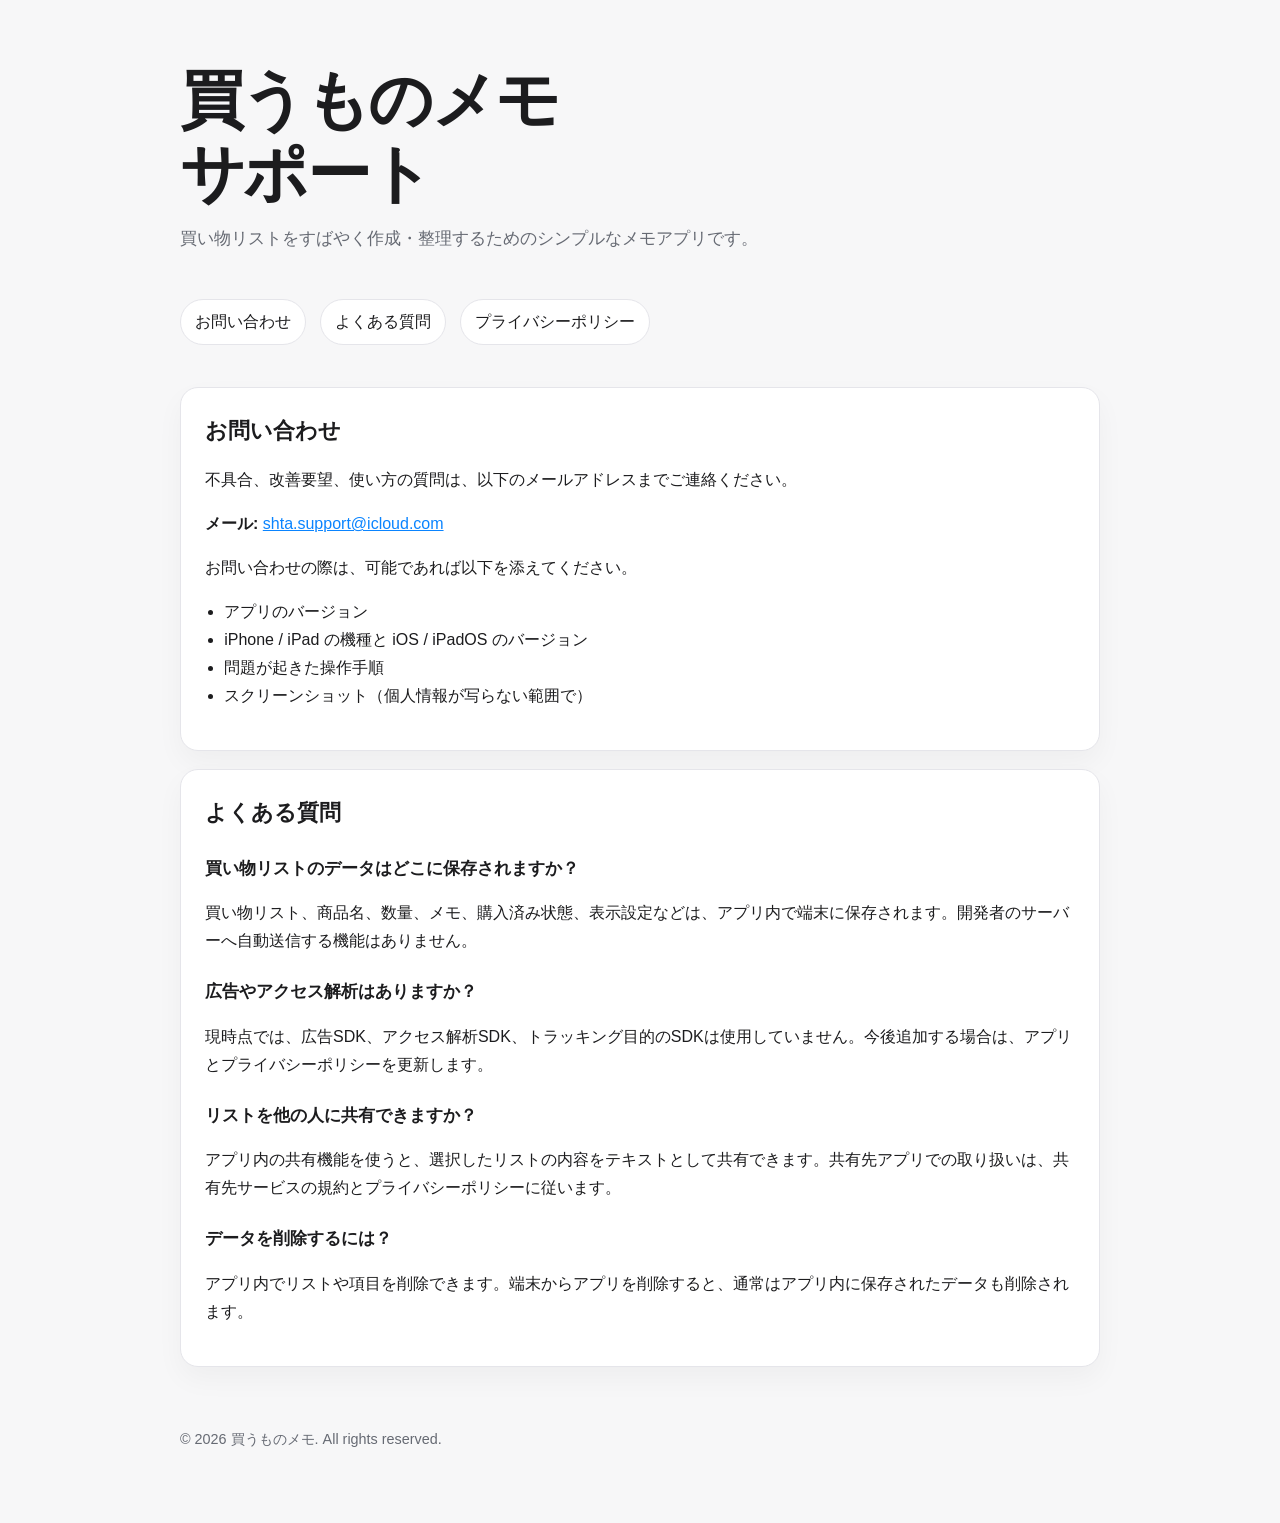
==== index.html @ 626333a4 "Add files via upload" ====
<!doctype html>
<html lang="ja">
<head>
  <meta charset="utf-8">
  <meta name="viewport" content="width=device-width, initial-scale=1">
  <title>買うものメモ サポート</title>
  <meta name="description" content="買うものメモのサポートページです。お問い合わせ、よくある質問、プライバシーポリシーをご案内します。">
  <link rel="stylesheet" href="styles.css">
</head>
<body>
  <main class="container">
    <section class="hero">
      <h1>買うものメモ<br>サポート</h1>
      <p>買い物リストをすばやく作成・整理するためのシンプルなメモアプリです。</p>
    </section>

    <nav class="nav" aria-label="ページ内ナビゲーション">
      <a href="#contact">お問い合わせ</a>
      <a href="#faq">よくある質問</a>
      <a href="privacy.html">プライバシーポリシー</a>
    </nav>

    <section id="contact" class="card">
      <h2>お問い合わせ</h2>
      <p>不具合、改善要望、使い方の質問は、以下のメールアドレスまでご連絡ください。</p>
      <p><strong>メール:</strong> <a href="mailto:shta.support@icloud.com">shta.support@icloud.com</a></p>
      <p>お問い合わせの際は、可能であれば以下を添えてください。</p>
      <ul>
        <li>アプリのバージョン</li>
        <li>iPhone / iPad の機種と iOS / iPadOS のバージョン</li>
        <li>問題が起きた操作手順</li>
        <li>スクリーンショット（個人情報が写らない範囲で）</li>
      </ul>
    </section>

    <section id="faq" class="card">
      <h2>よくある質問</h2>
      <h3>買い物リストのデータはどこに保存されますか？</h3>
      <p>買い物リスト、商品名、数量、メモ、購入済み状態、表示設定などは、アプリ内で端末に保存されます。開発者のサーバーへ自動送信する機能はありません。</p>

      <h3>広告やアクセス解析はありますか？</h3>
      <p>現時点では、広告SDK、アクセス解析SDK、トラッキング目的のSDKは使用していません。今後追加する場合は、アプリとプライバシーポリシーを更新します。</p>

      <h3>リストを他の人に共有できますか？</h3>
      <p>アプリ内の共有機能を使うと、選択したリストの内容をテキストとして共有できます。共有先アプリでの取り扱いは、共有先サービスの規約とプライバシーポリシーに従います。</p>

      <h3>データを削除するには？</h3>
      <p>アプリ内でリストや項目を削除できます。端末からアプリを削除すると、通常はアプリ内に保存されたデータも削除されます。</p>
    </section>
  </main>

  <footer class="container footer">
    <p>© 2026 買うものメモ. All rights reserved.</p>
  </footer>
</body>
</html>
---- styles.css ----
:root {
  color-scheme: light dark;
  --bg: #f7f7f8;
  --card: #ffffff;
  --text: #1c1c1e;
  --muted: #666a73;
  --line: #e5e5ea;
  --accent: #0a84ff;
}
@media (prefers-color-scheme: dark) {
  :root {
    --bg: #111113;
    --card: #1c1c1e;
    --text: #f5f5f7;
    --muted: #a1a1aa;
    --line: #33333a;
    --accent: #64aaff;
  }
}
* { box-sizing: border-box; }
body {
  margin: 0;
  font-family: -apple-system, BlinkMacSystemFont, "Hiragino Sans", "Hiragino Kaku Gothic ProN", "Yu Gothic", "Meiryo", sans-serif;
  background: var(--bg);
  color: var(--text);
  line-height: 1.75;
}
a { color: var(--accent); }
.container {
  width: min(920px, calc(100% - 32px));
  margin: 0 auto;
}
.hero {
  padding: 64px 0 28px;
}
.hero h1 {
  font-size: clamp(2rem, 6vw, 4rem);
  line-height: 1.15;
  margin: 0 0 12px;
  letter-spacing: -0.04em;
}
.hero p {
  margin: 0;
  color: var(--muted);
  font-size: 1.08rem;
}
.nav {
  display: flex;
  gap: 14px;
  flex-wrap: wrap;
  padding: 18px 0 24px;
}
.nav a {
  text-decoration: none;
  border: 1px solid var(--line);
  background: var(--card);
  color: var(--text);
  border-radius: 999px;
  padding: 8px 14px;
}
.card {
  background: var(--card);
  border: 1px solid var(--line);
  border-radius: 18px;
  padding: 24px;
  margin: 18px 0;
  box-shadow: 0 12px 28px rgba(0,0,0,.04);
}
h2 { margin: 0 0 10px; font-size: 1.35rem; }
h3 { margin: 22px 0 6px; font-size: 1.05rem; }
ul { padding-left: 1.2em; }
code {
  background: color-mix(in srgb, var(--line) 75%, transparent);
  border-radius: 6px;
  padding: 0 6px;
}
.notice {
  border-left: 4px solid var(--accent);
  padding-left: 14px;
  color: var(--muted);
}
.footer {
  color: var(--muted);
  font-size: .9rem;
  padding: 28px 0 56px;
}
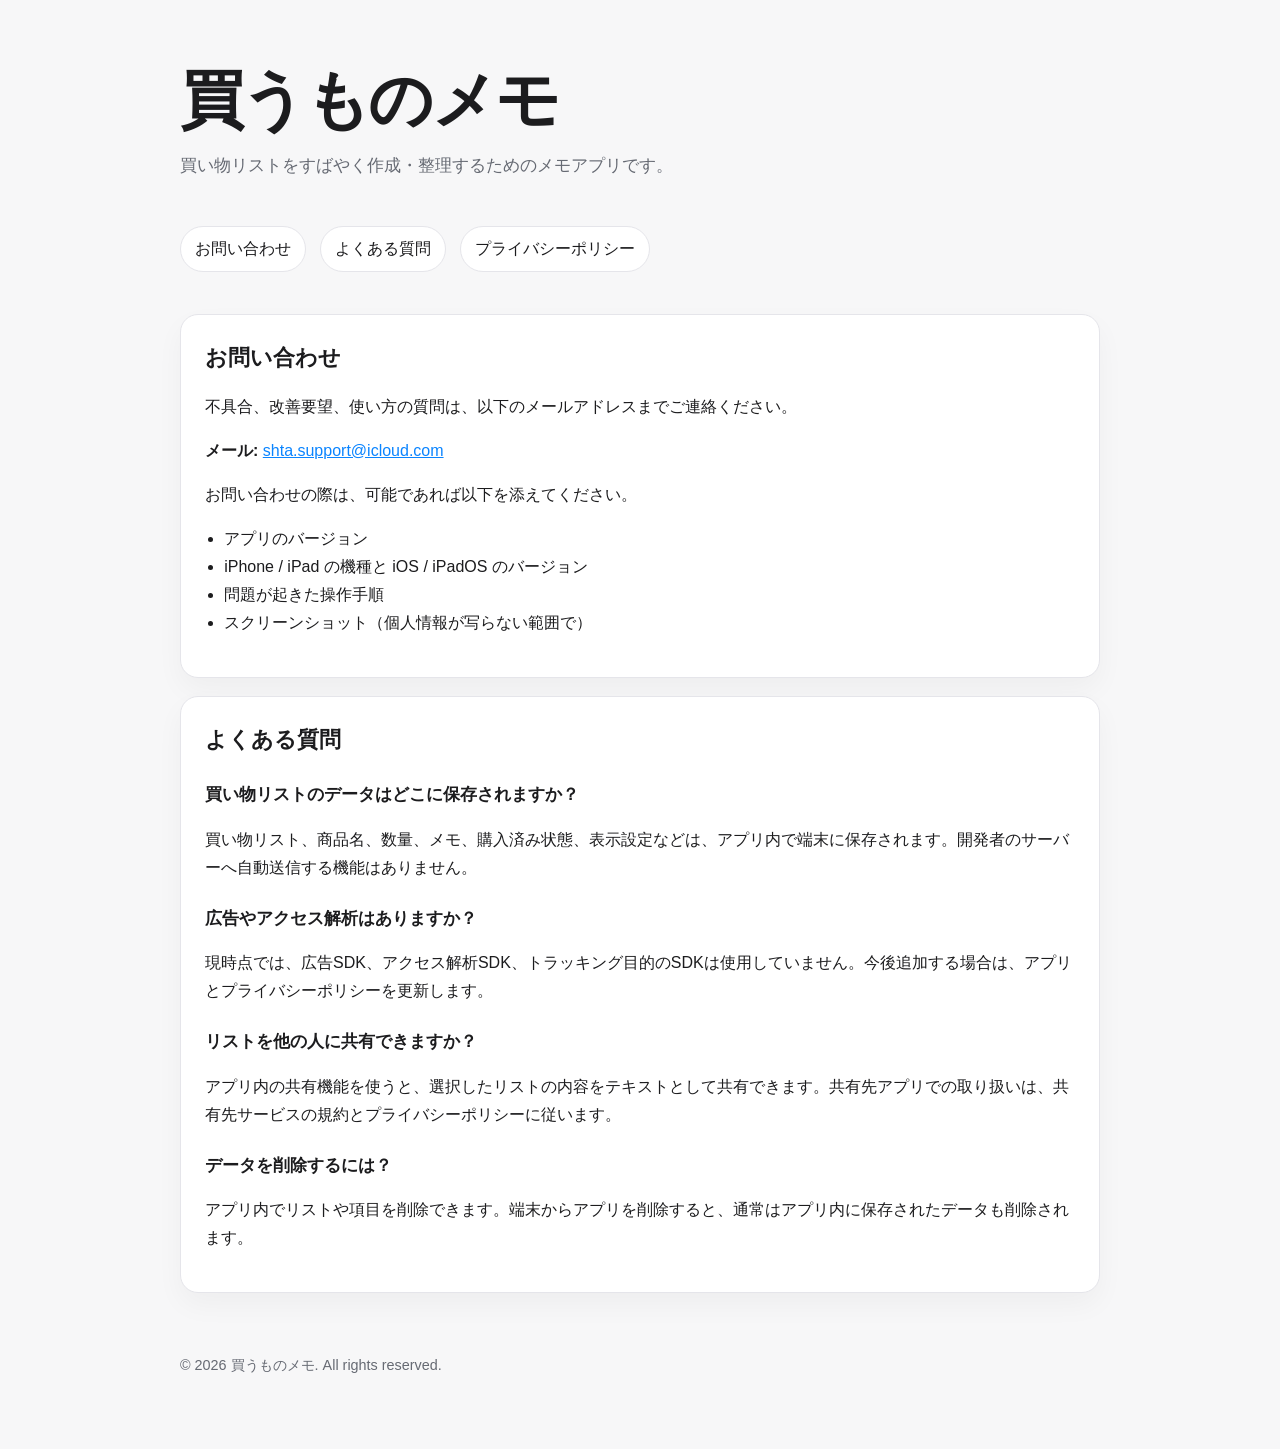
==== commit eac15fca: "Refine hero section text in index.html Removed line break from the title and corrected description t" ====
--- a/index.html
+++ b/index.html
@@ -3,15 +3,15 @@
 <head>
   <meta charset="utf-8">
   <meta name="viewport" content="width=device-width, initial-scale=1">
-  <title>買うものメモ サポート</title>
+  <title>買うものメモ</title>
   <meta name="description" content="買うものメモのサポートページです。お問い合わせ、よくある質問、プライバシーポリシーをご案内します。">
   <link rel="stylesheet" href="styles.css">
 </head>
 <body>
   <main class="container">
     <section class="hero">
-      <h1>買うものメモ<br>サポート</h1>
-      <p>買い物リストをすばやく作成・整理するためのシンプルなメモアプリです。</p>
+      <h1>買うものメモ</h1>
+      <p>買い物リストをすばやく作成・整理するためのメモアプリです。</p>
     </section>
 
     <nav class="nav" aria-label="ページ内ナビゲーション">
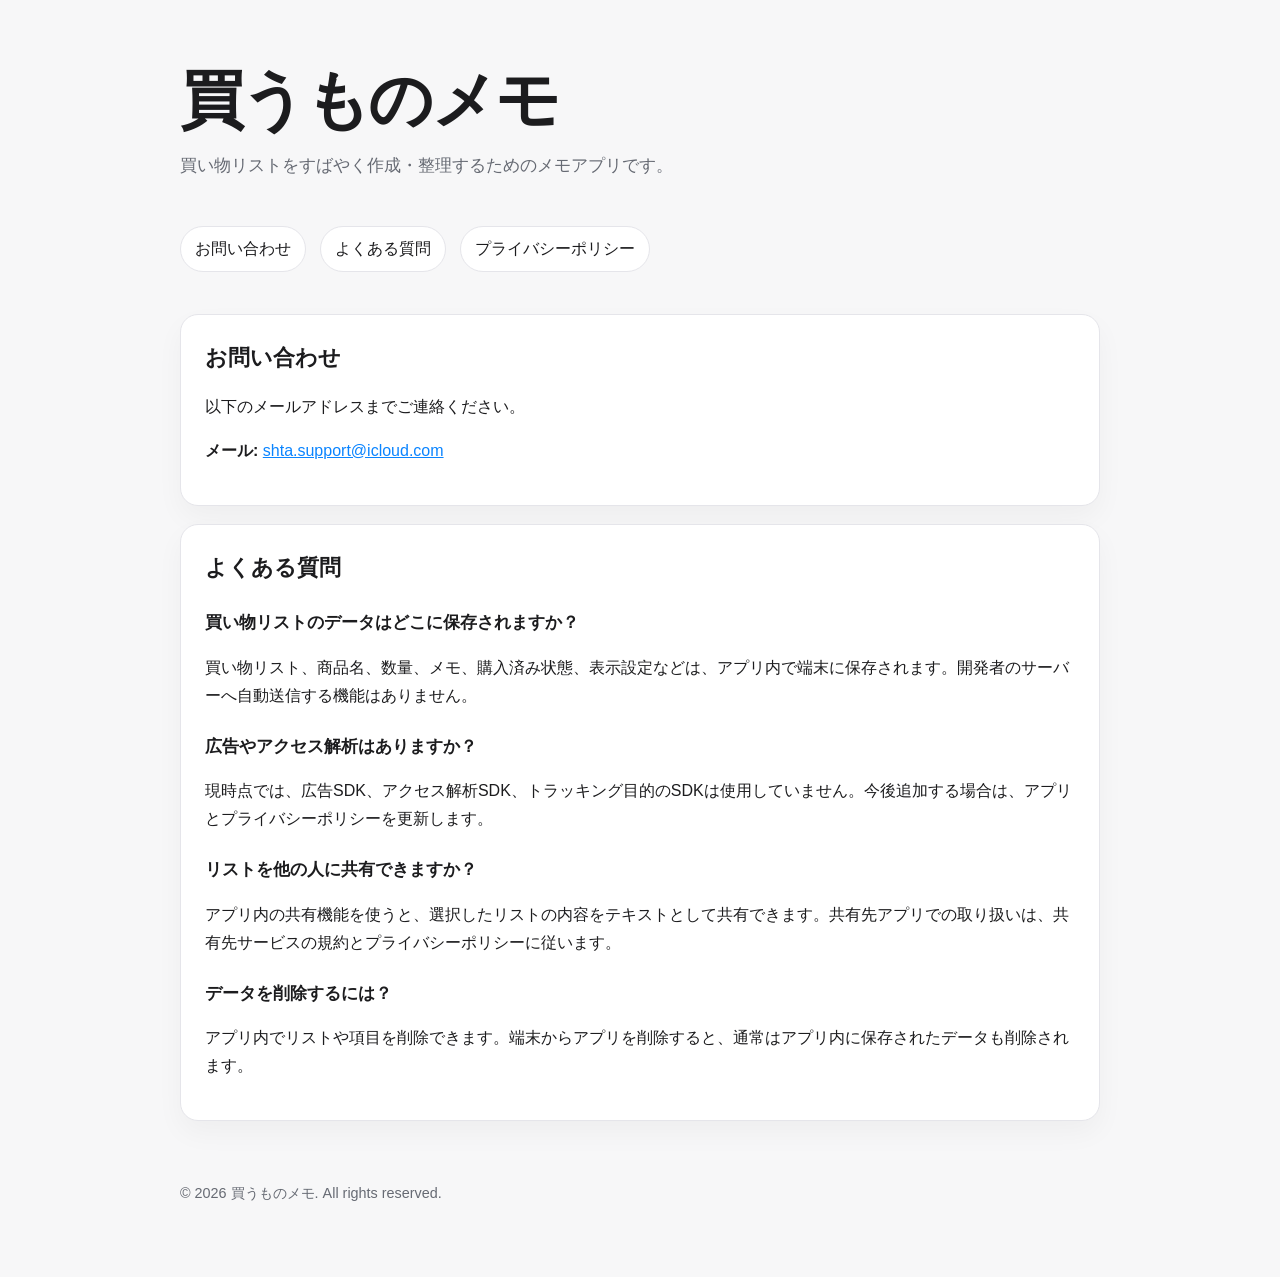
==== commit bb25575b: "Align site copy with the iPhone-only product iPad/iPadOSの表記を問い合わせ案内とプライバシーポリシーから外し （製品はTARGETED_DEVI" ====
--- a/index.html
+++ b/index.html
@@ -22,15 +22,8 @@
 
     <section id="contact" class="card">
       <h2>お問い合わせ</h2>
-      <p>不具合、改善要望、使い方の質問は、以下のメールアドレスまでご連絡ください。</p>
+      <p>以下のメールアドレスまでご連絡ください。</p>
       <p><strong>メール:</strong> <a href="mailto:shta.support@icloud.com">shta.support@icloud.com</a></p>
-      <p>お問い合わせの際は、可能であれば以下を添えてください。</p>
-      <ul>
-        <li>アプリのバージョン</li>
-        <li>iPhone / iPad の機種と iOS / iPadOS のバージョン</li>
-        <li>問題が起きた操作手順</li>
-        <li>スクリーンショット（個人情報が写らない範囲で）</li>
-      </ul>
     </section>
 
     <section id="faq" class="card">
